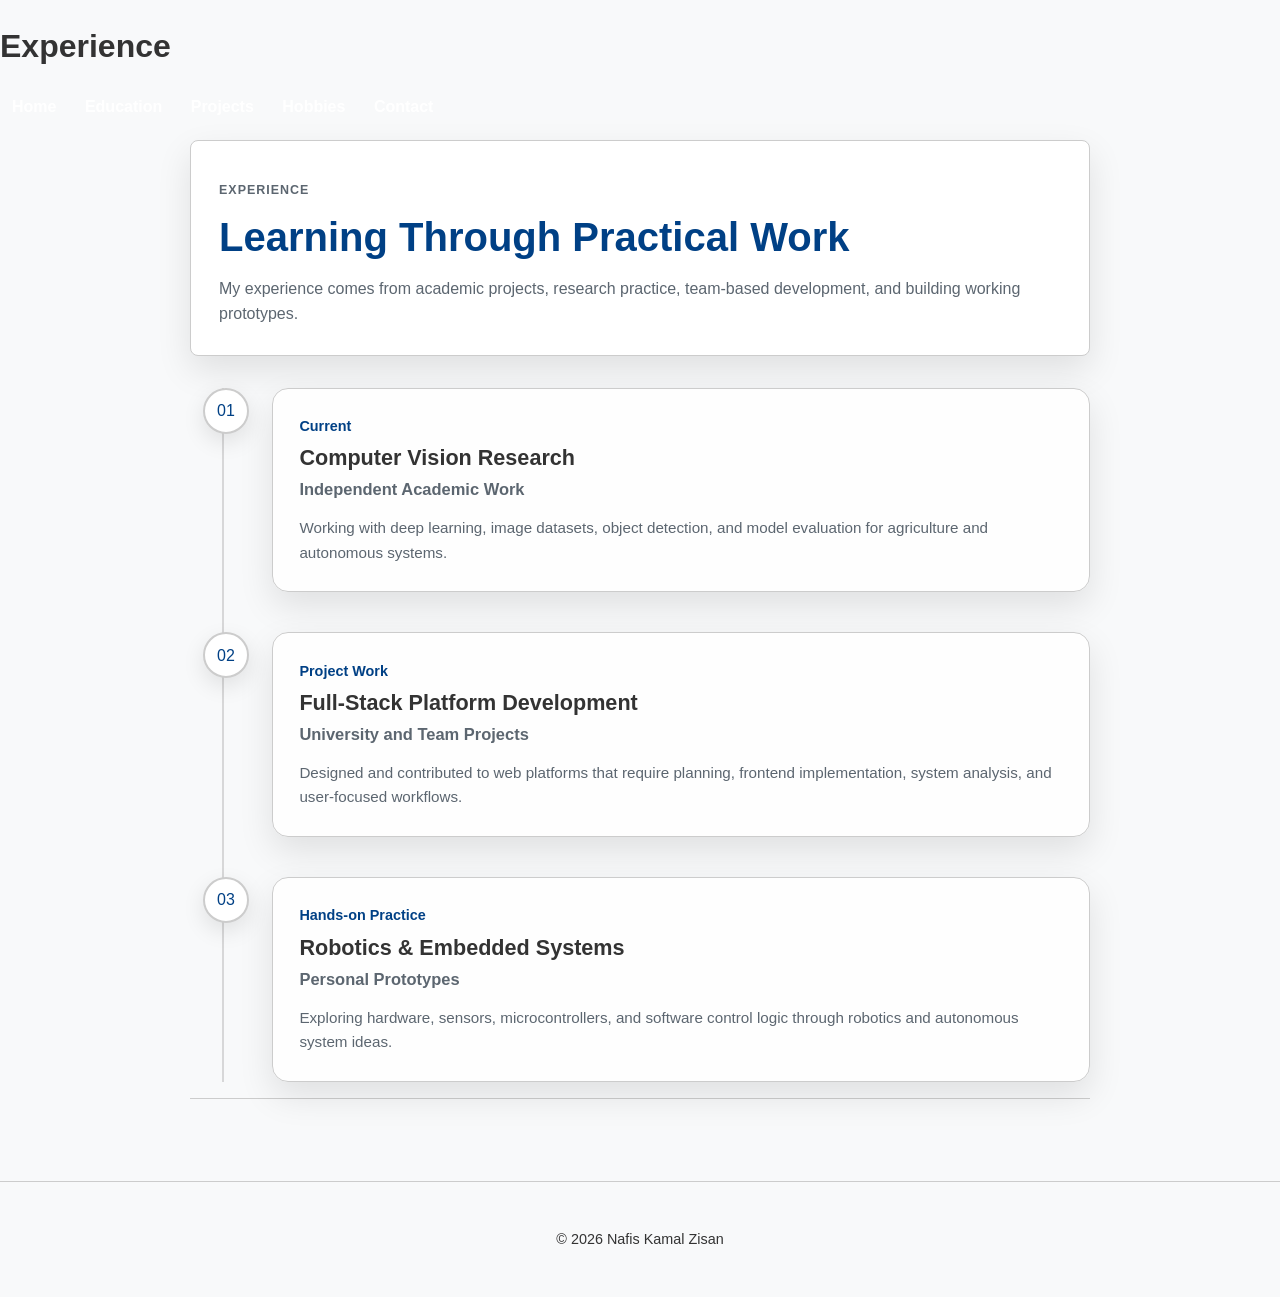
==== experience.html @ 67c447f5 "Initial commit for GitHub deployment" ====
<!DOCTYPE html>
<html lang="en">
<head>
    <meta charset="UTF-8">
    <meta name="viewport" content="width=device-width, initial-scale=1.0">
    <title>Experience | Nafis Kamal Zisan</title>
    <link rel="stylesheet" href="style.css">
</head>
<body class="light-mode">
    <header>
        <h1>Experience</h1>
        <nav>
            <ul>
                <li><a href="index.html">Home</a></li>
                <li><a href="index.html#education">Education</a></li>
                <li><a href="projects.html">Projects</a></li>
                <li><a href="hobbies.html">Hobbies</a></li>
                <li><a href="index.html#contact">Contact</a></li>
            </ul>
        </nav>
    </header>

    <main>
        <section class="page-hero">
            <p class="section-kicker">Experience</p>
            <h2>Learning Through Practical Work</h2>
            <p>My experience comes from academic projects, research practice, team-based development, and building working prototypes.</p>
        </section>

        <section>
            <div class="education-timeline">
                <article class="education-item">
                    <div class="education-icon" aria-hidden="true">01</div>
                    <div class="education-card">
                        <span class="edu-period">Current</span>
                        <h3 class="edu-degree">Computer Vision Research</h3>
                        <div class="edu-institution">Independent Academic Work</div>
                        <p class="edu-desc">Working with deep learning, image datasets, object detection, and model evaluation for agriculture and autonomous systems.</p>
                    </div>
                </article>

                <article class="education-item">
                    <div class="education-icon" aria-hidden="true">02</div>
                    <div class="education-card">
                        <span class="edu-period">Project Work</span>
                        <h3 class="edu-degree">Full-Stack Platform Development</h3>
                        <div class="edu-institution">University and Team Projects</div>
                        <p class="edu-desc">Designed and contributed to web platforms that require planning, frontend implementation, system analysis, and user-focused workflows.</p>
                    </div>
                </article>

                <article class="education-item">
                    <div class="education-icon" aria-hidden="true">03</div>
                    <div class="education-card">
                        <span class="edu-period">Hands-on Practice</span>
                        <h3 class="edu-degree">Robotics & Embedded Systems</h3>
                        <div class="edu-institution">Personal Prototypes</div>
                        <p class="edu-desc">Exploring hardware, sensors, microcontrollers, and software control logic through robotics and autonomous system ideas.</p>
                    </div>
                </article>
            </div>
        </section>
    </main>

    <footer>
        <p>&copy; 2026 Nafis Kamal Zisan</p>
    </footer>
</body>
</html>
---- style.css ----
/* Variables for Light and Dark Mode */
:root {
    --bg-color: #f8f9fa;
    --text-color: #333333;
    --primary-color: #004085;
    --table-bg: #ffffff;
    --table-border: #cccccc;
    --surface-color: #ffffff;
    --surface-shadow: rgba(0, 0, 0, 0.1);
    --muted-text: #5c6670;
    --toggle-bg: #e8eef6;
    --toggle-thumb: #ffffff;
    --toggle-text: #1f2937;
    --toggle-label-muted: #6b7280;
    --toggle-active: #004085;
}

body.dark-mode {
    --bg-color: #121212;
    --text-color: #e0e0e0;
    --primary-color: #0056b3;
    --table-bg: #1e1e1e;
    --table-border: #444444;
    --surface-color: #1a1f27;
    --surface-shadow: rgba(0, 0, 0, 0.35);
    --muted-text: #b4beca;
    --toggle-bg: #17243a;
    --toggle-thumb: #e0e7ff;
    --toggle-text: #ffffff;
    --toggle-active: #8ec5ff;
}

/* Base Styles */
body {
    font-family: Arial, sans-serif;
    background-color: var(--bg-color);
    color: var(--text-color);
    line-height: 1.6;
    margin: 0;
    padding: 0;
    transition: background-color 0.3s ease, color 0.3s ease;
}

h2,
.section-kicker,
.profile-panel h2,
.about-panel h2,
.favorites-section h2,
.education-title {
    color: var(--primary-color);
}

.site-header {
    display: flex;
    flex-wrap: wrap;
    align-items: center;
    justify-content: space-between;
    gap: 18px;
    padding: 26px 28px;
    margin: 20px 0;
    background-color: var(--surface-color);
    border: 1px solid var(--table-border);
    border-radius: 24px;
    box-shadow: 0 18px 45px rgba(0, 0, 0, 0.08);
}

.site-title {
    margin: 0;
    font-size: clamp(2rem, 4vw, 2.6rem);
    line-height: 1.05;
    color: var(--primary-color);
}

.site-nav {
    flex: 1 1 100%;
}

.site-nav ul {
    display: flex;
    flex-wrap: wrap;
    gap: 10px 16px;
    justify-content: flex-start;
    margin: 0;
    padding: 0;
    list-style: none;
}

.site-nav li {
    margin: 0;
}

.site-nav a {
    color: var(--text-color);
    text-decoration: none;
    font-weight: 600;
    padding: 10px 14px;
    border-radius: 999px;
    transition: background-color 0.2s ease, color 0.2s ease, transform 0.2s ease;
}

.site-nav a:hover,
.site-nav a:focus-visible {
    background-color: color-mix(in srgb, var(--primary-color) 12%, var(--surface-color));
    color: var(--primary-color);
    transform: translateY(-1px);
}

.theme-toggle {
    display: inline-flex;
    align-items: center;
    gap: 10px;
    margin-top: 8px;
    padding: 8px 12px;
    border: 1px solid rgba(255, 255, 255, 0.35);
    border-radius: 999px;
    background-color: rgba(255, 255, 255, 0.12);
    color: var(--toggle-text);
    cursor: pointer;
    font-weight: bold;
    transition: background-color 0.2s ease, border-color 0.2s ease, transform 0.2s ease;
}

.theme-toggle:hover {
    background-color: rgba(255, 255, 255, 0.2);
    transform: translateY(-1px);
}

.theme-toggle:focus-visible {
    outline: 3px solid rgba(255, 255, 255, 0.8);
    outline-offset: 3px;
}

.theme-toggle__label {
    min-width: 38px;
    font-size: 0.9rem;
    opacity: 0.8;
    color: var(--toggle-label-muted);
    transition: opacity 0.2s ease, color 0.2s ease;
}

.theme-toggle__label--light {
    text-align: right;
}

.theme-toggle__label--dark {
    text-align: left;
}

.light-mode .theme-toggle__label--light,
.dark-mode .theme-toggle__label--dark {
    color: var(--toggle-active);
    opacity: 1;
}

.light-mode .theme-toggle__label--dark,
.dark-mode .theme-toggle__label--light {
    color: var(--toggle-label-muted);
    opacity: 0.85;
}

.theme-toggle__track {
    position: relative;
    width: 54px;
    height: 28px;
    border-radius: 999px;
    background-color: var(--toggle-bg);
    box-shadow: inset 0 2px 6px rgba(0, 0, 0, 0.25);
}

.theme-toggle__thumb {
    position: absolute;
    top: 4px;
    left: 4px;
    width: 20px;
    height: 20px;
    border-radius: 50%;
    background-color: var(--toggle-thumb);
    box-shadow: 0 2px 5px rgba(0, 0, 0, 0.25);
    transition: transform 0.25s ease, background-color 0.25s ease;
}

.dark-mode .theme-toggle__thumb {
    transform: translateX(26px);
}

/* CSS Animation */
@keyframes fadeSlideUp {
    from { 
        opacity: 0; 
        transform: translateY(20px); 
    }
    to { 
        opacity: 1; 
        transform: translateY(0); 
    }
}

main {
    max-width: 900px;
    margin: 20px auto 30px;
    padding: 0 24px 20px;
    animation: fadeSlideUp 0.8s ease-out;
}

section {
    margin-bottom: 2rem;
    padding-bottom: 1rem;
    border-bottom: 1px solid var(--table-border);
}

.education-section {
    padding: 34px 0 42px;
}

.education-title {
    font-size: clamp(2rem, 5vw, 2.75rem);
    line-height: 1.1;
    margin: 0 0 2.5rem;
    color: var(--primary-color);
}

.education-timeline {
    position: relative;
    margin-left: 2rem;
    padding-left: 3rem;
    border-left: 2px solid var(--table-border);
    border-left: 2px solid color-mix(in srgb, var(--table-border) 75%, transparent);
}

.education-item {
    position: relative;
    margin-bottom: 2.5rem;
}

.education-item:last-child {
    margin-bottom: 0;
}

.education-icon {
    position: absolute;
    left: calc(-3rem - 21px);
    top: 0;
    width: 42px;
    height: 42px;
    border: 2px solid var(--table-border);
    border-radius: 50%;
    background-color: var(--surface-color);
    color: var(--primary-color);
    display: flex;
    align-items: center;
    justify-content: center;
    box-shadow: 0 8px 22px var(--surface-shadow);
    z-index: 1;
}

.education-card {
    position: relative;
    padding: 1.65rem;
    border: 1px solid var(--table-border);
    border-radius: 16px;
    background-color: var(--surface-color);
    background-color: color-mix(in srgb, var(--surface-color) 88%, transparent);
    box-shadow: 0 14px 35px var(--surface-shadow);
    transition: transform 0.25s ease, border-color 0.25s ease, background-color 0.25s ease;
}

.education-card:hover {
    transform: translateX(10px);
    border-color: var(--primary-color);
    border-color: color-mix(in srgb, var(--primary-color) 45%, var(--table-border));
}

.edu-period {
    display: block;
    margin-bottom: 0.45rem;
    color: var(--primary-color);
    font-size: 0.9rem;
    font-weight: bold;
}

.edu-degree {
    margin: 0 0 0.25rem;
    color: var(--text-color);
    font-size: 1.35rem;
    line-height: 1.25;
}

.edu-institution {
    margin-bottom: 0.85rem;
    color: var(--muted-text);
    font-size: 1.03rem;
    font-weight: bold;
}

.edu-result {
    margin: -0.25rem 0 0.75rem;
    color: var(--text-color);
    font-size: 0.95rem;
    font-weight: bold;
}

.edu-desc {
    margin: 0;
    color: var(--muted-text);
    font-size: 0.95rem;
}

.page-hero {
    padding: 28px;
    border: 1px solid var(--table-border);
    border-radius: 8px;
    background-color: var(--surface-color);
    box-shadow: 0 14px 35px var(--surface-shadow);
}

.page-hero h2 {
    margin: 0 0 10px;
    color: var(--primary-color);
    font-size: clamp(1.8rem, 4vw, 2.5rem);
    line-height: 1.15;
}

.page-hero p:last-child {
    margin-bottom: 0;
    color: var(--muted-text);
}

.detail-grid {
    display: grid;
    grid-template-columns: repeat(auto-fit, minmax(220px, 1fr));
    gap: 18px;
}

.detail-card {
    padding: 22px;
    border: 1px solid var(--table-border);
    border-radius: 8px;
    background-color: var(--surface-color);
    box-shadow: 0 12px 28px var(--surface-shadow);
    transition: transform 0.2s ease, border-color 0.2s ease;
}

.detail-card:hover {
    transform: translateY(-5px);
    border-color: var(--primary-color);
}

.detail-card h3 {
    margin: 0 0 10px;
    color: var(--primary-color);
}

.detail-card p {
    margin: 0;
    color: var(--muted-text);
}

.detail-meta {
    display: block;
    margin-bottom: 8px;
    color: var(--muted-text);
    font-size: 0.78rem;
    font-weight: bold;
    letter-spacing: 0.08em;
    text-transform: uppercase;
}

.intro-section {
    display: grid;
    grid-template-columns: minmax(190px, 240px) 1fr;
    gap: 28px;
    align-items: center;
    padding: 24px;
    border: 1px solid var(--table-border);
    border-radius: 8px;
    background-color: var(--surface-color);
    box-shadow: 0 14px 35px var(--surface-shadow);
}

.profile-panel {
    text-align: center;
    padding: 18px;
    border-right: 1px solid var(--table-border);
}

.profile-panel h2 {
    margin: 12px 0 8px;
}

.profile-panel p {
    margin: 0;
    color: var(--muted-text);
}

.about-panel h2 {
    margin: 4px 0 12px;
    color: var(--primary-color);
    line-height: 1.2;
}

.about-panel p {
    margin: 0;
}

.section-kicker {
    color: var(--muted-text);
    font-size: 0.78rem;
    font-weight: bold;
    letter-spacing: 0.08em;
    text-transform: uppercase;
}

/* Navigation */
nav ul {
    list-style: none;
    padding: 0;
    margin-top: 15px;
}

nav ul li {
    display: inline;
    margin: 0 12px;
}

nav ul li a {
    color: white;
    text-decoration: none;
    font-weight: bold;
    transition: opacity 0.2s;
}

nav ul li a:hover {
    opacity: 0.8;
    text-decoration: underline;
}

/* Images */
.profile-img {
    width: 150px;
    height: 150px;
    border-radius: 50%;
    object-fit: cover;
    display: block;
    margin: 0 auto 15px;
    border: 4px solid var(--table-bg);
    box-shadow: 0 8px 22px var(--surface-shadow);
}

/* Typography elements */
blockquote {
    font-style: italic;
    border-left: 4px solid var(--primary-color);
    padding-left: 15px;
    color: #555;
}

.dark-mode blockquote {
    color: #bbb;
}

.favorite-quote {
    margin: 22px 0;
    padding: 18px 20px;
    border-left: 4px solid var(--primary-color);
    border-radius: 8px;
    background-color: var(--surface-color);
    box-shadow: 0 10px 24px var(--surface-shadow);
}

.favorite-quote p {
    margin: 0 0 8px;
}

.favorite-quote cite {
    display: block;
    color: var(--muted-text);
    font-size: 0.9rem;
    font-style: normal;
    font-weight: bold;
}

.favorites-list {
    padding-left: 1.4rem;
}

.favorites-list li {
    margin: 0.4rem 0;
}

.favorites-section {
    padding: 28px;
    border: 1px solid var(--table-border);
    border-radius: 8px;
    background-color: var(--surface-color);
    box-shadow: 0 14px 35px var(--surface-shadow);
}

.favorites-section h2 {
    margin: 0 0 18px;
    color: var(--primary-color);
}

.movie-list {
    display: grid;
    grid-template-columns: repeat(auto-fit, minmax(140px, 1fr));
    gap: 18px;
    margin: 0;
    padding-left: 0;
    list-style: none;
    counter-reset: movie-rank;
}

.movie-list li {
    position: relative;
    counter-increment: movie-rank;
    padding: 12px;
    border: 1px solid var(--table-border);
    border-radius: 8px;
    background-color: var(--table-bg);
    box-shadow: 0 10px 24px var(--surface-shadow);
    transition: transform 0.2s ease, border-color 0.2s ease;
}

.movie-list li:hover {
    transform: translateY(-5px);
    border-color: var(--primary-color);
}

.movie-list li::before {
    content: counter(movie-rank);
    position: absolute;
    top: 18px;
    left: 18px;
    width: 28px;
    height: 28px;
    border-radius: 50%;
    background-color: var(--primary-color);
    color: #ffffff;
    display: grid;
    place-items: center;
    font-size: 0.85rem;
    font-weight: bold;
    box-shadow: 0 4px 12px var(--surface-shadow);
    z-index: 1;
}

.movie-card img {
    display: block;
    width: 100%;
    aspect-ratio: 2 / 3;
    object-fit: cover;
    margin-bottom: 10px;
    border-radius: 6px;
    border: 1px solid var(--table-border);
}

.movie-card span {
    display: block;
    color: var(--text-color);
    font-weight: bold;
    line-height: 1.3;
}


/* Responsive Table */
.table-responsive {
    overflow-x: auto;
}

table {
    width: 100%;
    border-collapse: collapse;
    margin-top: 15px;
    background-color: var(--table-bg);
}

table, th, td {
    border: 1px solid var(--table-border);
}

th, td {
    padding: 12px;
    text-align: left;
}

td p {
    margin: 0 0 8px;
}

td p:last-child {
    margin-bottom: 0;
}

/* Table Hover and Striping */
tr:nth-child(even) {
    background-color: rgba(0, 0, 0, 0.03);
}

.dark-mode tr:nth-child(even) {
    background-color: rgba(255, 255, 255, 0.03);
}

tr:hover {
    background-color: rgba(0, 64, 133, 0.1);
}

.merged-row {
    text-align: center;
    background-color: rgba(0, 0, 0, 0.02);
}

/* Forms and Buttons */
form {
    display: flex;
    flex-direction: column;
    gap: 12px;
    max-width: 400px;
}

input, textarea {
    padding: 10px;
    border: 1px solid var(--table-border);
    border-radius: 4px;
    background-color: var(--table-bg);
    color: var(--text-color);
}

.btn {
    background-color: var(--primary-color);
    color: white;
    border: none;
    padding: 10px 20px;
    cursor: pointer;
    border-radius: 4px;
    font-weight: bold;
    transition: transform 0.2s ease, background-color 0.2s;
}

.btn:hover {
    transform: scale(1.03);
}

/* Footer */
footer {
    text-align: center;
    padding: 2rem;
    font-size: 0.9em;
    border-top: 1px solid var(--table-border);
}

@media (max-width: 768px) {
    .site-header {
        justify-content: center;
        text-align: center;
    }

    .site-nav ul {
        justify-content: center;
    }
}

@media (max-width: 520px) {
    .intro-section {
        grid-template-columns: 1fr;
        gap: 18px;
        padding: 20px;
    }

    .profile-panel {
        border-right: 0;
        border-bottom: 1px solid var(--table-border);
        padding: 0 0 18px;
    }

    .about-panel h2 {
        font-size: 1.35rem;
    }

    .theme-toggle {
        gap: 8px;
        padding: 7px 10px;
    }

    .theme-toggle__label {
        min-width: 32px;
        font-size: 0.82rem;
    }

    .education-title {
        margin-bottom: 2rem;
    }

    .education-timeline {
        margin-left: 0.9rem;
        padding-left: 2rem;
    }

    .education-icon {
        left: calc(-2rem - 18px);
        width: 36px;
        height: 36px;
    }

    .education-card {
        padding: 1.25rem;
        border-radius: 12px;
    }

    .education-card:hover {
        transform: translateX(4px);
    }

    .edu-degree {
        font-size: 1.15rem;
    }
}
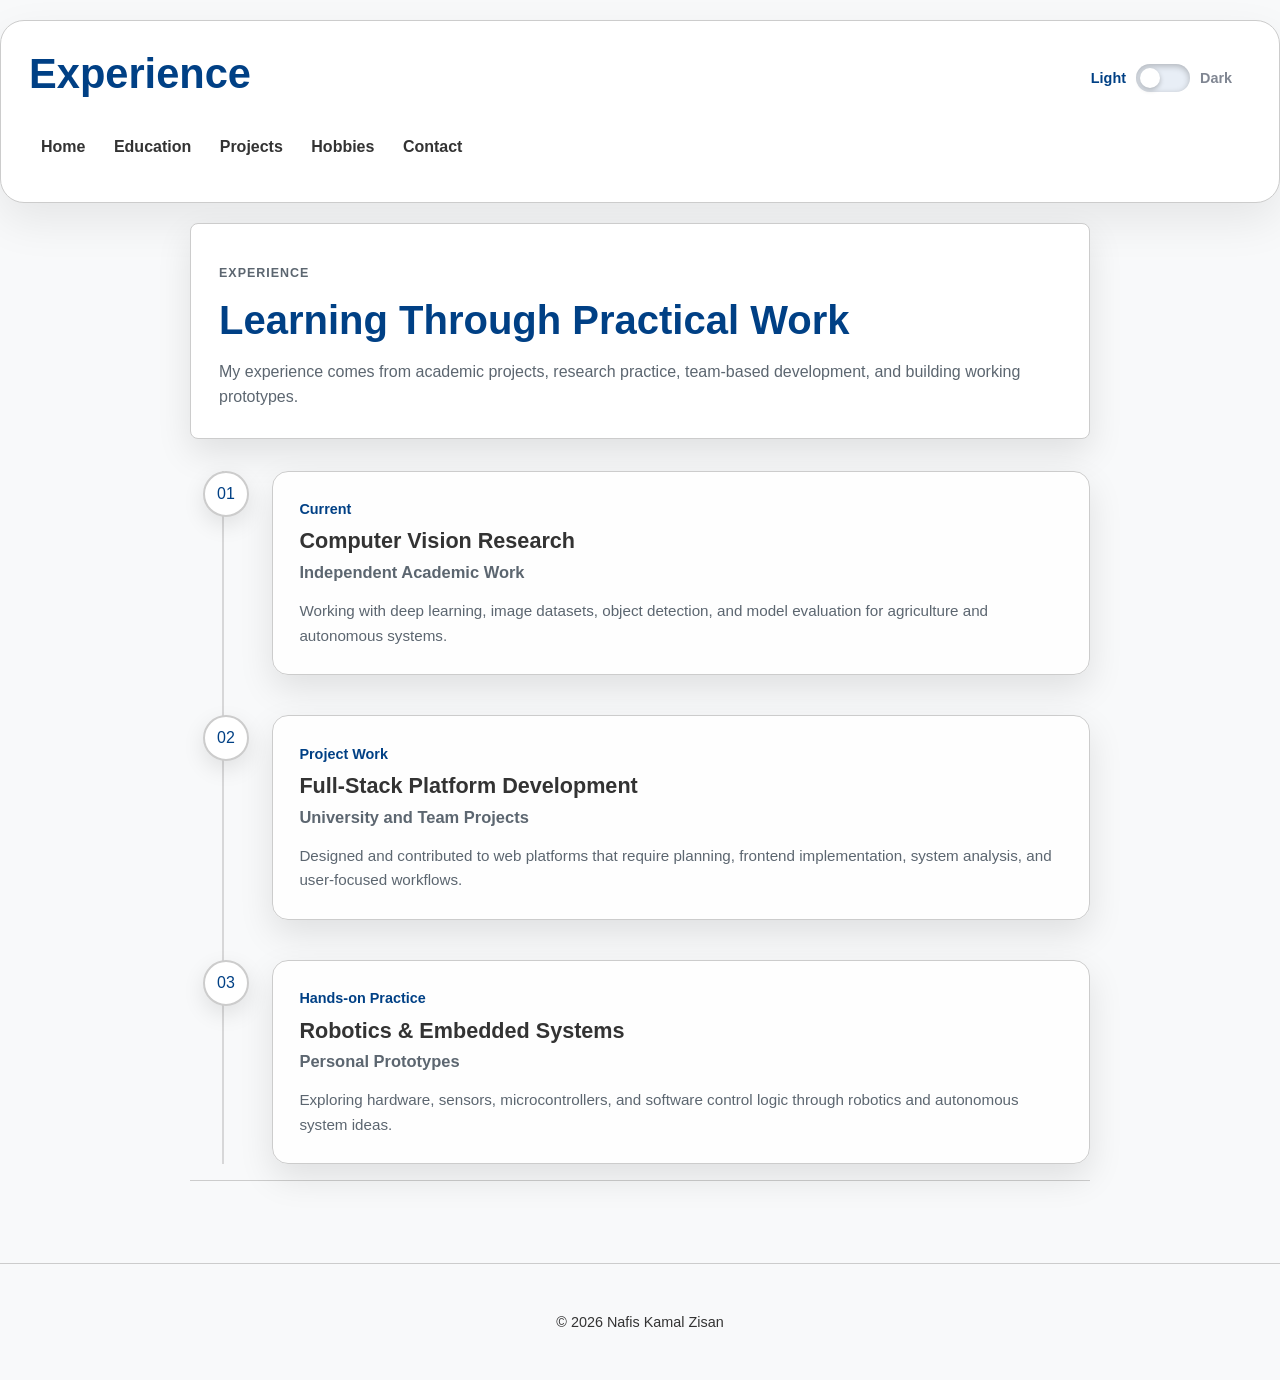
==== commit 30561668: "Add site-wide dark mode toggle sync and header styling fixes" ====
--- a/experience.html
+++ b/experience.html
@@ -5,10 +5,18 @@
     <meta name="viewport" content="width=device-width, initial-scale=1.0">
     <title>Experience | Nafis Kamal Zisan</title>
     <link rel="stylesheet" href="style.css">
+    <script src="theme.js" defer></script>
 </head>
 <body class="light-mode">
     <header>
         <h1>Experience</h1>
+        <button id="theme-toggle" class="theme-toggle" type="button">
+            <span class="theme-toggle__label theme-toggle__label--light">Light</span>
+            <span class="theme-toggle__track">
+                <span class="theme-toggle__thumb"></span>
+            </span>
+            <span class="theme-toggle__label theme-toggle__label--dark">Dark</span>
+        </button>
         <nav>
             <ul>
                 <li><a href="index.html">Home</a></li>
--- a/style.css
+++ b/style.css
@@ -64,6 +64,31 @@
     box-shadow: 0 18px 45px rgba(0, 0, 0, 0.08);
 }
 
+header {
+    display: flex;
+    flex-wrap: wrap;
+    align-items: center;
+    justify-content: space-between;
+    gap: 18px;
+    padding: 26px 28px;
+    margin: 20px 0;
+    background-color: var(--surface-color);
+    border: 1px solid var(--table-border);
+    border-radius: 24px;
+    box-shadow: 0 18px 45px rgba(0, 0, 0, 0.08);
+}
+
+header h1 {
+    margin: 0;
+    font-size: clamp(2rem, 4vw, 2.6rem);
+    line-height: 1.05;
+    color: var(--primary-color);
+}
+
+header nav {
+    flex: 1 1 100%;
+}
+
 .site-title {
     margin: 0;
     font-size: clamp(2rem, 4vw, 2.6rem);
@@ -423,10 +448,10 @@
 }
 
 nav ul li a {
-    color: white;
+    color: var(--text-color);
     text-decoration: none;
     font-weight: bold;
-    transition: opacity 0.2s;
+    transition: opacity 0.2s, color 0.2s;
 }
 
 nav ul li a:hover {
